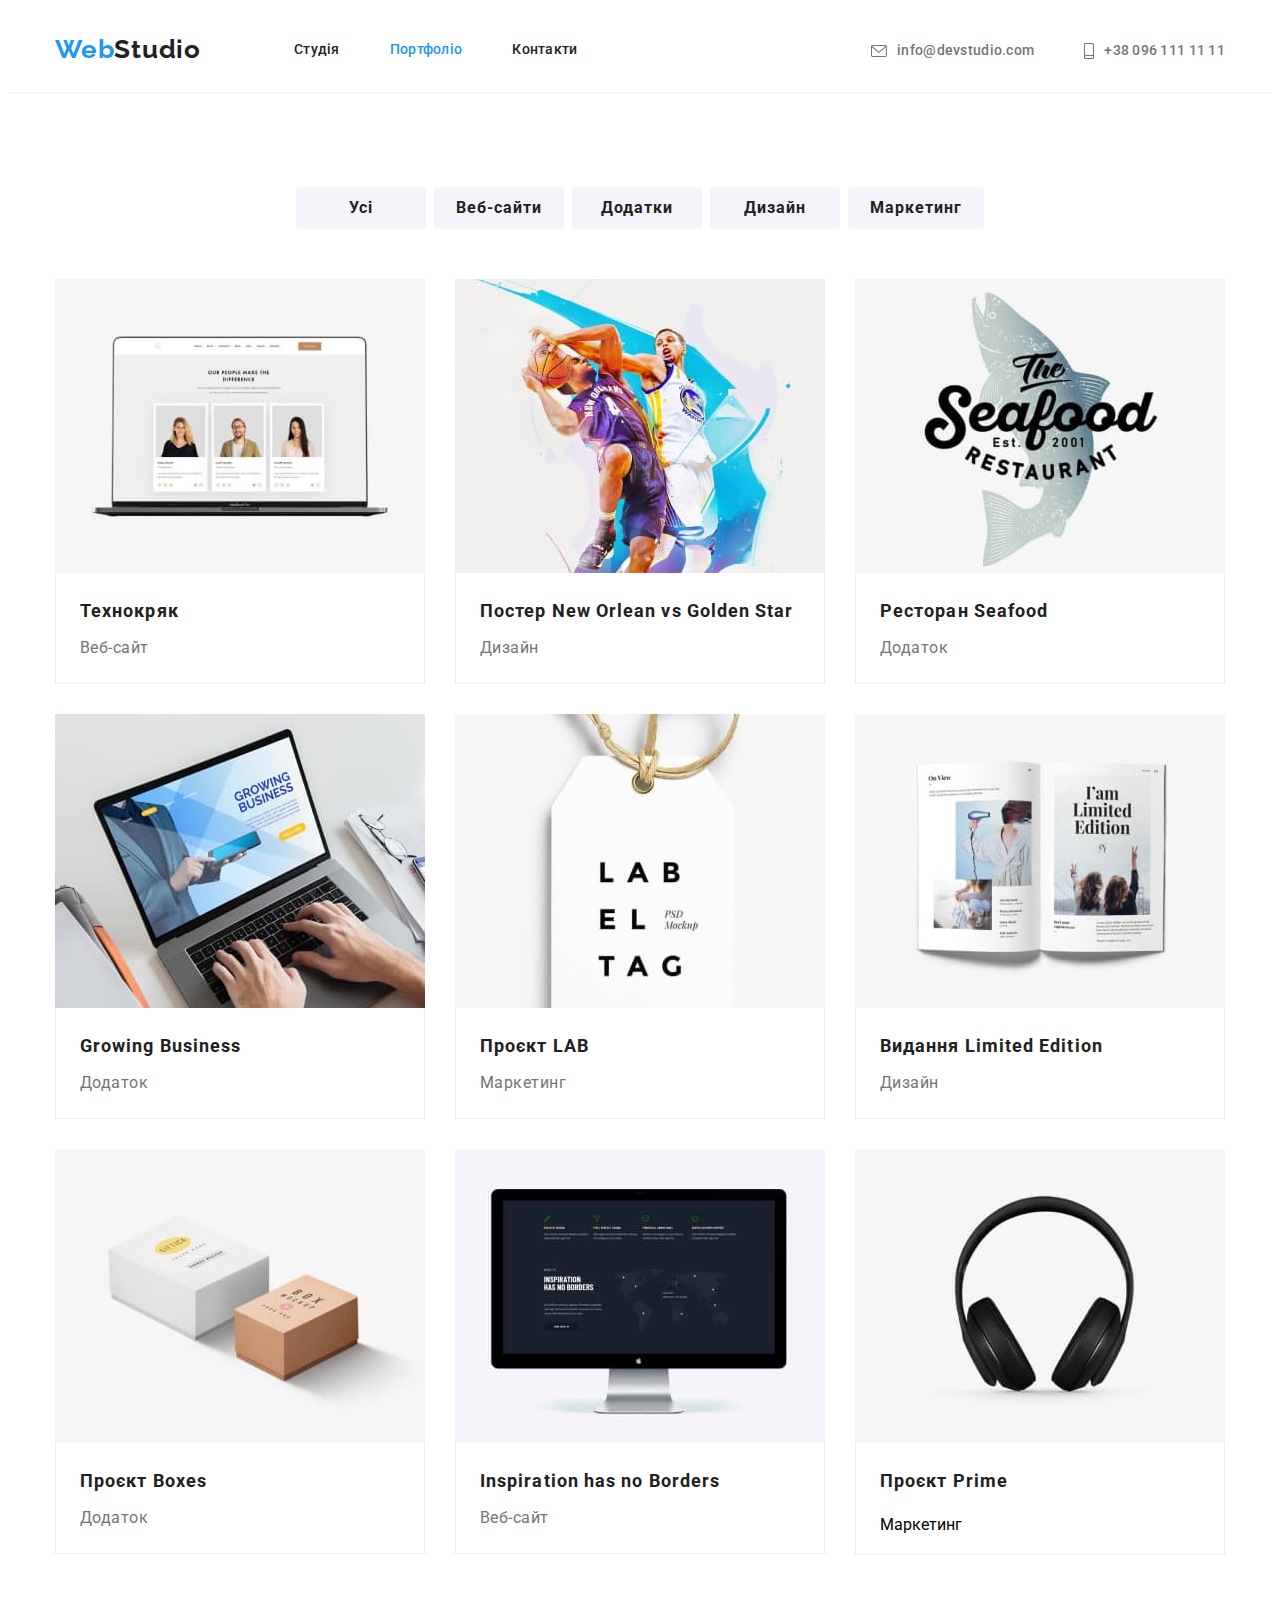
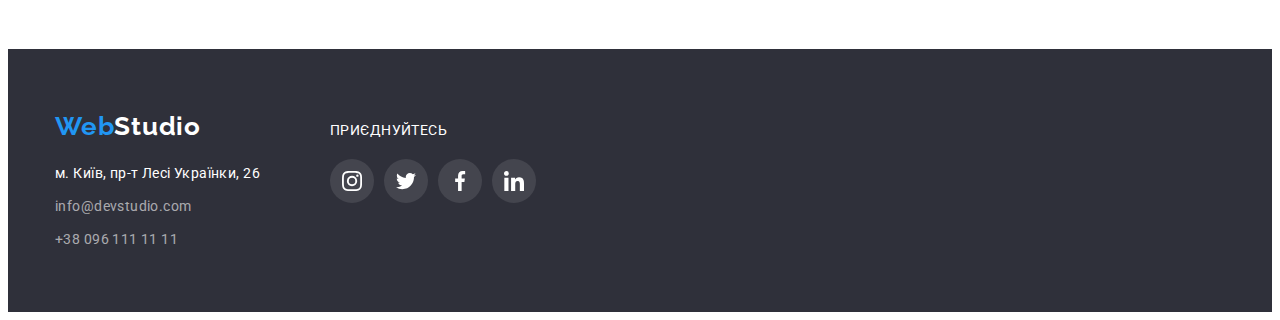
==== portfolio.html @ 7adfd36d "Initial commit" ====
<!DOCTYPE html>
<html lang="uk">
  <head>
    <meta charset="UTF-8" />
    <meta http-equiv="X-UA-Compatible" content="IE=edge" />
    <meta name="viewport" content="width=device-width, initial-scale=1.0" />
    <title>Студія вебдизайну</title>
    <link rel="preconnect" href="https://fonts.googleapis.com" />
    <link rel="preconnect" href="https://fonts.gstatic.com" crossorigin />
    <link
      href="https://fonts.googleapis.com/css2?family=Raleway:wght@700&family=Roboto:wght@400;500;700;900&display=swap"
      rel="stylesheet"
    />
    <link
      rel="stylesheet"
      href="https://cdnjs.cloudflare.com/ajax/libs/modern-normalize/1.1.0/modern-normalize.min.css"
      integrity="sha512-wpPYUAdjBVSE4KJnH1VR1HeZfpl1ub8YT/NKx4PuQ5NmX2tKuGu6U/JRp5y+Y8XG2tV+wKQpNHVUX03MfMFn9Q=="
      crossorigin="anonymous"
      referrerpolicy="no-referrer"
    />
    <link rel="stylesheet" href="./css/portfolio.css" />
  </head>
  <body class="body">
    <header class="header">
      <div class="container header-container">
        <nav class="main-nav">
          <a href="./index.html" class="logo link"
            >Web<span class="accent">Studio</span></a
          >
          <ul class="site-nav list">
            <li class="item"><a href="./index.html" class="link">Студія</a></li>
            <li class="item">
              <a href="./portfolio.html" class="link current">Портфоліо</a>
            </li>
            <li class="item"><a href="#" class="link">Контакти</a></li>
          </ul>
        </nav>
        <ul class="site-connect list">
          <li class="item">
            <a href="mailto:info@devstudio.com" class="link link">
              <svg class="mailto-icon" width="16" height="12">
                <use href="./images/icons/icons.svg#envelope"></use></svg
              >info@devstudio.com</a
            >
          </li>
          <li class="item">
            <a href="tel:+380961111111" class="link link">
              <svg class="tell-icon" width="10" height="16">
                <use href="./images/icons/icons.svg#smartphone"></use></svg
              >+38 096 111 11 11</a
            >
          </li>
        </ul>
      </div>
    </header>
    <main>
      <section class="section">
        <div class="container">
          <h1 class="visually-hidden">Наші роботи</h1>
          <ul class="button-list list">
            <li class="item">
              <button class="button" type="button">Усі</button>
            </li>
            <li class="item">
              <button class="button" type="button">Веб-сайти</button>
            </li>
            <li class="item">
              <button class="button" type="button">Додатки</button>
            </li>
            <li class="item">
              <button class="button" type="button">Дизайн</button>
            </li>
            <li class="item">
              <button class="button" type="button">Маркетинг</button>
            </li>
          </ul>
          <ul class="section-list list">
            <li class="flex-element">
              <img
                src="./images/pictures/img-01.jpg"
                alt="Технокряк"
                width="370"
                style="display: block"
              />
              <div class="description">
                <h2 class="section-title">Технокряк</h2>
                <p class="section-txt">Веб-сайт</p>
              </div>
            </li>
            <li class="flex-element">
              <img
                src="./images/pictures/img-02.jpg"
                alt="Постер New Orlean vs Golden Star"
                width="370"
                style="display: block"
              />
              <div class="description">
                <h2 class="section-title">Постер New Orlean vs Golden Star</h2>
                <p class="section-txt">Дизайн</p>
              </div>
            </li>
            <li class="flex-element">
              <img
                src="./images/pictures/img-03.jpg"
                alt="Ресторан Seafood"
                width="370"
                style="display: block"
              />
              <div class="description">
                <h2 class="section-title">Ресторан Seafood</h2>
                <p class="section-txt">Додаток</p>
              </div>
            </li>
            <li class="flex-element">
              <img
                src="./images/pictures/img-04.jpg"
                alt="Growing Business"
                width="370"
                style="display: block"
              />
              <div class="description">
                <h2 class="section-title">Growing Business</h2>
                <p class="section-txt">Додаток</p>
              </div>
            </li>
            <li class="flex-element">
              <img
                src="./images/pictures/img-05.jpg"
                alt="Проєкт LAB"
                width="370"
                style="display: block"
              />
              <div class="description">
                <h2 class="section-title">Проєкт LAB</h2>
                <p class="section-txt">Маркетинг</p>
              </div>
            </li>
            <li class="flex-element">
              <img
                src="./images/pictures/img-06.jpg"
                alt="Видання Limited Edition"
                width="370"
                style="display: block"
              />
              <div class="description">
                <h2 class="section-title">Видання Limited Edition</h2>
                <p class="section-txt">Дизайн</p>
              </div>
            </li>
            <li class="flex-element">
              <img
                src="./images/pictures/img-07.jpg"
                alt="Проєкт Boxes"
                width="370"
                style="display: block"
              />
              <div class="description">
                <h2 class="section-title">Проєкт Boxes</h2>
                <p class="section-txt">Додаток</p>
              </div>
            </li>
            <li class="flex-element">
              <img
                src="./images/pictures/img-08.jpg"
                alt="Inspiration has no Borders"
                width="370"
                style="display: block"
              />
              <div class="description">
                <h2 class="section-title">Inspiration has no Borders</h2>
                <p class="section-txt">Веб-сайт</p>
              </div>
            </li>
            <li class="flex-element">
              <img
                src="./images/pictures/img-09.jpg"
                alt="Проєкт Prime"
                width="370"
                style="display: block"
              />
              <div class="description">
                <h2 class="section-title">Проєкт Prime</h2>
                <p class="section-txt-end">Маркетинг</p>
              </div>
            </li>
          </ul>
        </div>
      </section>
    </main>
    <footer class="footer">
      <div class="container footer-wrap">
        <div class="logo-address">
          <a href="./index.html" class="logo link"
            >Web<span class="accent">Studio</span></a
          >
          <address class="address">
            <ul class="footer-list list">
              <li>
                <a
                  href="https://google/maps/j3Y2o7XWsb6GQjHb6"
                  class="map-link link"
                  >м. Київ, пр-т Лесі Українки, 26</a
                >
              </li>
              <li>
                <a href="mailto:info@devstudio.com" class="link link"
                  >info@devstudio.com</a
                >
              </li>
              <li>
                <a href="tel:+380961111111" class="link link"
                  >+38 096 111 11 11</a
                >
              </li>
            </ul>
          </address>
        </div>
        <div class="footer-link">
          <p>приєднуйтесь</p>
          <div class="footer-socialnet">
            <ul class="socialnet-list list">
              <li class="socialnet-item">
                <a href="" class="socialnet-link link">
                  <svg class="team-icon">
                    <use href="./images/icons/icons.svg#instagram"></use></svg
                ></a>
              </li>
              <li class="socialnet-item">
                <a href="" class="socialnet-link link"
                  ><svg class="team-icon">
                    <use href="./images/icons/icons.svg#twitter"></use></svg
                ></a>
              </li>
              <li class="socialnet-item">
                <a href="" class="socialnet-link link"
                  ><svg class="team-icon">
                    <use href="./images/icons/icons.svg#facebook"></use></svg
                ></a>
              </li>
              <li class="socialnet-item">
                <a href="" class="socialnet-link link"
                  ><svg class="team-icon">
                    <use href="./images/icons/icons.svg#linkedin"></use></svg
                ></a>
              </li>
            </ul>
          </div>
        </div>
      </div>
    </footer>
  </body>
</html>
---- css/portfolio.css ----
:root {
  --primary-text-color: #212121;
  --secondary-text-color: #757575;
  --accent-color: #2196f3;
  --white-color: #ffffff;
  --secondary-background-color: #f5f4fa;
  --primary-background-color: #2f303a;
  --current-color: #afb1b8;
  --socialnet-background-color: rgba(255, 255, 255, 0.1);
}

html {
  box-sizing: border-box;
}

*,
*::before,
*::after {
  box-sizing: inherit;
}

.body {
  font-family: "roboto", sans-serif;
}

.reset p,
h1,
h2,
h3,
h4,
h5,
h6 {
  margin: 0;
}

ul,
ol {
  margin: 0;
  padding-left: 0;
}

button {
  color: pointer;
}
address {
  font-style: normal;
}

.img {
  display: block;
  max-width: 100%;
  height: auto;
}

.container {
  padding: 0 15px;
  margin-left: auto;
  margin-right: auto;
  width: 1200px;
}

/* Header */

.header {
  border-bottom: 1px solid #ececec;
}

.header-container {
  display: flex;
}

.logo {
  font-family: "raleway", sans-serif;
  font-weight: 700;
  font-size: 26px;
  line-height: 1.19;
  letter-spacing: 0.03em;
  color: var(--accent-color);
}

.accent {
  color: var(--primary-text-color);
}

/* Site-nav */

.main-nav {
  display: flex;
  align-items: center;
}

.site-nav {
  display: flex;
  font-weight: 500;
  font-size: 14px;
  line-height: 1.4;
  letter-spacing: 0.02em;
  color: var(--primary-text-color);
}

.site-nav.list {
  margin-left: 93px;
  padding-left: 0;
}

.site-nav .item {
  margin-right: 50px;
}

.site-nav .item:last-child {
  margin-right: 0;
}

.site-nav .link {
  display: block;
  padding-top: 32px;
  padding-bottom: 32px;
  color: var(--primary-text-color);
}

.site-connect.list {
  display: flex;
  align-items: center;
  margin-left: auto;
}

.site-connect .item {
  margin-right: 50px;
}

.item .mailto-icon,
.item .tell-icon {
  vertical-align: middle;
  margin-right: 10px;
  fill: currentColor;
}

.mailto-icon:hover,
.mailto-icon:focus {
  fill: var(--accent-color);
}

.tell-icon:hover,
.tell-icon:focus {
  fill: var(--accent-color);
}

.item .mailto-icon,
.item .tell-icon {
  vertical-align: middle;
  margin-right: 10px;
}

.mailto-icon:hover,
.mailto-icon:focus {
  fill: var(--accent-color);
}

.tell-icon:hover,
.tell-icon:focus {
  fill: var(--accent-color);
}

.site-connect .item:last-child {
  margin-right: 0px;
}

.site-connect .link {
  font-weight: 500;
  font-size: 14px;
  line-height: 1.4;
  letter-spacing: 0.02em;
  color: var(--secondary-text-color);
}

.site-nav .link.current {
  color: var(--accent-color);
}

.site-nav .link:hover,
.site-nav .link:focus {
  color: var(--accent-color);
}

.site-connect .link:hover,
.site-connect .link:focus {
  color: var(--accent-color);
}

.header-link {
  line-height: 1.14;
}

.list {
  list-style: none;
}

.link {
  text-decoration: none;
}

/* Button */

.button-list {
  display: flex;
  justify-content: center;
  margin-bottom: 50px;
}

.button-list .item {
  margin-right: 8px;
}

.button-list .item:last-child {
  margin-right: 0;
}

.button {
  display: inline-block;
  min-width: 130px;
  padding: 6px 22px;
  margin-left: auto;
  margin-right: auto;
  font-family: "roboto", sans-serif;
  font-weight: 700;
  font-size: 16px;
  line-height: 1.88;
  letter-spacing: 0.06em;
  cursor: pointer;
  border-radius: 4px;
  border: none;
  color: var(--primary-text-color);
  background-color: var(--secondary-background-color);
}

.button:hover,
.button:focus {
  color: var(--white-color);
  background-color: var(--accent-color);
  box-shadow: 0px 3px 1px rgba(0, 0, 0, 0.1), 0px 1px 2px rgba(0, 0, 0, 0.08),
    0px 2px 2px rgba(0, 0, 0, 0.12);
}

.button-list.list {
  margin-top: 0;
}

/* Section */

.visually-hidden {
  position: absolute;
  white-space: nowrap;
  width: 1px;
  height: 1px;
  overflow: hidden;
  border: 0;
  padding: 0;
  clip: rect(0 0 0 0);
  clip-path: inset(50%);
  margin: -1px;
}

.section {
  padding-top: 94px;
  padding-bottom: 94px;
}

.section-list {
  display: flex;
  flex-wrap: wrap;
  gap: 30px;
}

.flex-element {
  width: calc((100% - 60px) / 3);
}

.flex-element:hover {
  box-shadow: 0px 1px 1px rgba(0, 0, 0, 0.12), 0px 4px 4px rgba(0, 0, 0, 0.06),
    1px 4px 6px rgba(0, 0, 0, 0.16);
}

.flex-element:nth-last-child(-n + 3) {
  margin-bottom: 0;
}

.flex-element:nth-child(3n) {
  margin-right: 0;
}
.section {
  margin-top: 0;
  margin-bottom: 0;
}

.description {
  width: 370px;
  padding: 20px 24px;
  border: 1px solid #eeeeee;
  border-top: none;
}

.section-title {
  margin-bottom: 4px;
  font-weight: 700;
  font-size: 18px;
  line-height: 2;
  letter-spacing: 0.06em;
  color: var(--primary-text-color);
}

.section-list .section-txt {
  margin: 0;
  font-weight: 400;
  font-size: 16px;
  line-height: 1.88;
  letter-spacing: 0.03em;
  color: var(--secondary-text-color);
}

.section-list.list {
  margin-bottom: 0px;
}

.section-txt-end {
  margin-bottom: 0;
}

/* Footer */

.footer .accent {
  color: var(--white-color);
}

.footer {
  display: flex;
  padding-top: 60px;
  padding-bottom: 60px;
  background-color: var(--primary-background-color);
}

.footer-wrap {
  display: flex;
  align-items: baseline;
}

.address {
  margin-top: 20px;
}

.footer-list.list {
  display: flex;
  flex-direction: column;
  gap: 9px;
}

.footer-list .link {
  margin-bottom: 9px;
  font-style: normal;
  font-weight: 400;
  font-size: 14px;
  line-height: 1.71;
  letter-spacing: 0.03em;
  color: rgba(255, 255, 255, 0.6);
}

.footer-list .map-link {
  color: var(--white-color);
}

.footer-list .link:hover,
.footer-list .link:focus {
  color: var(--accent-color);
}

.footer-link {
  display: block;
  margin-left: 70px;
  text-align: start;
  width: 206px;
  height: 80px;
  font-size: 14px;
  line-height: 1.14;
  letter-spacing: 0.03em;
  text-transform: uppercase;
  color: var(--white-color);
}

.footer-socialnet {
  display: flex;
  width: 206px;
  height: 44px;
  justify-content: space-evenly;
  margin-left: 0;
  margin-right: 0;
  margin-top: 20px;
}

.socialnet-list {
  display: flex;
  gap: 10px;
  justify-items: center;
}

.socialnet-item {
  width: 44px;
  height: 44px;
  border-radius: 50%;
  background-color: var(--socialnet-background-color);
}

.socialnet-link {
  width: 100%;
  height: 100%;
  display: flex;
  align-items: center;
  justify-content: center;
  border-radius: 50%;
}

.socialnet-link:hover,
.socialnet-link:focus {
  background-color: var(--accent-color);
}

.socialnet-link:hover .team-icon,
.socialnet-link:focus .team-icon {
  background-color: var(--accent-color);
  fill: var(--white-color);
}

.team-icon {
  width: 20px;
  height: 20px;
  fill: var(--white-color);
}
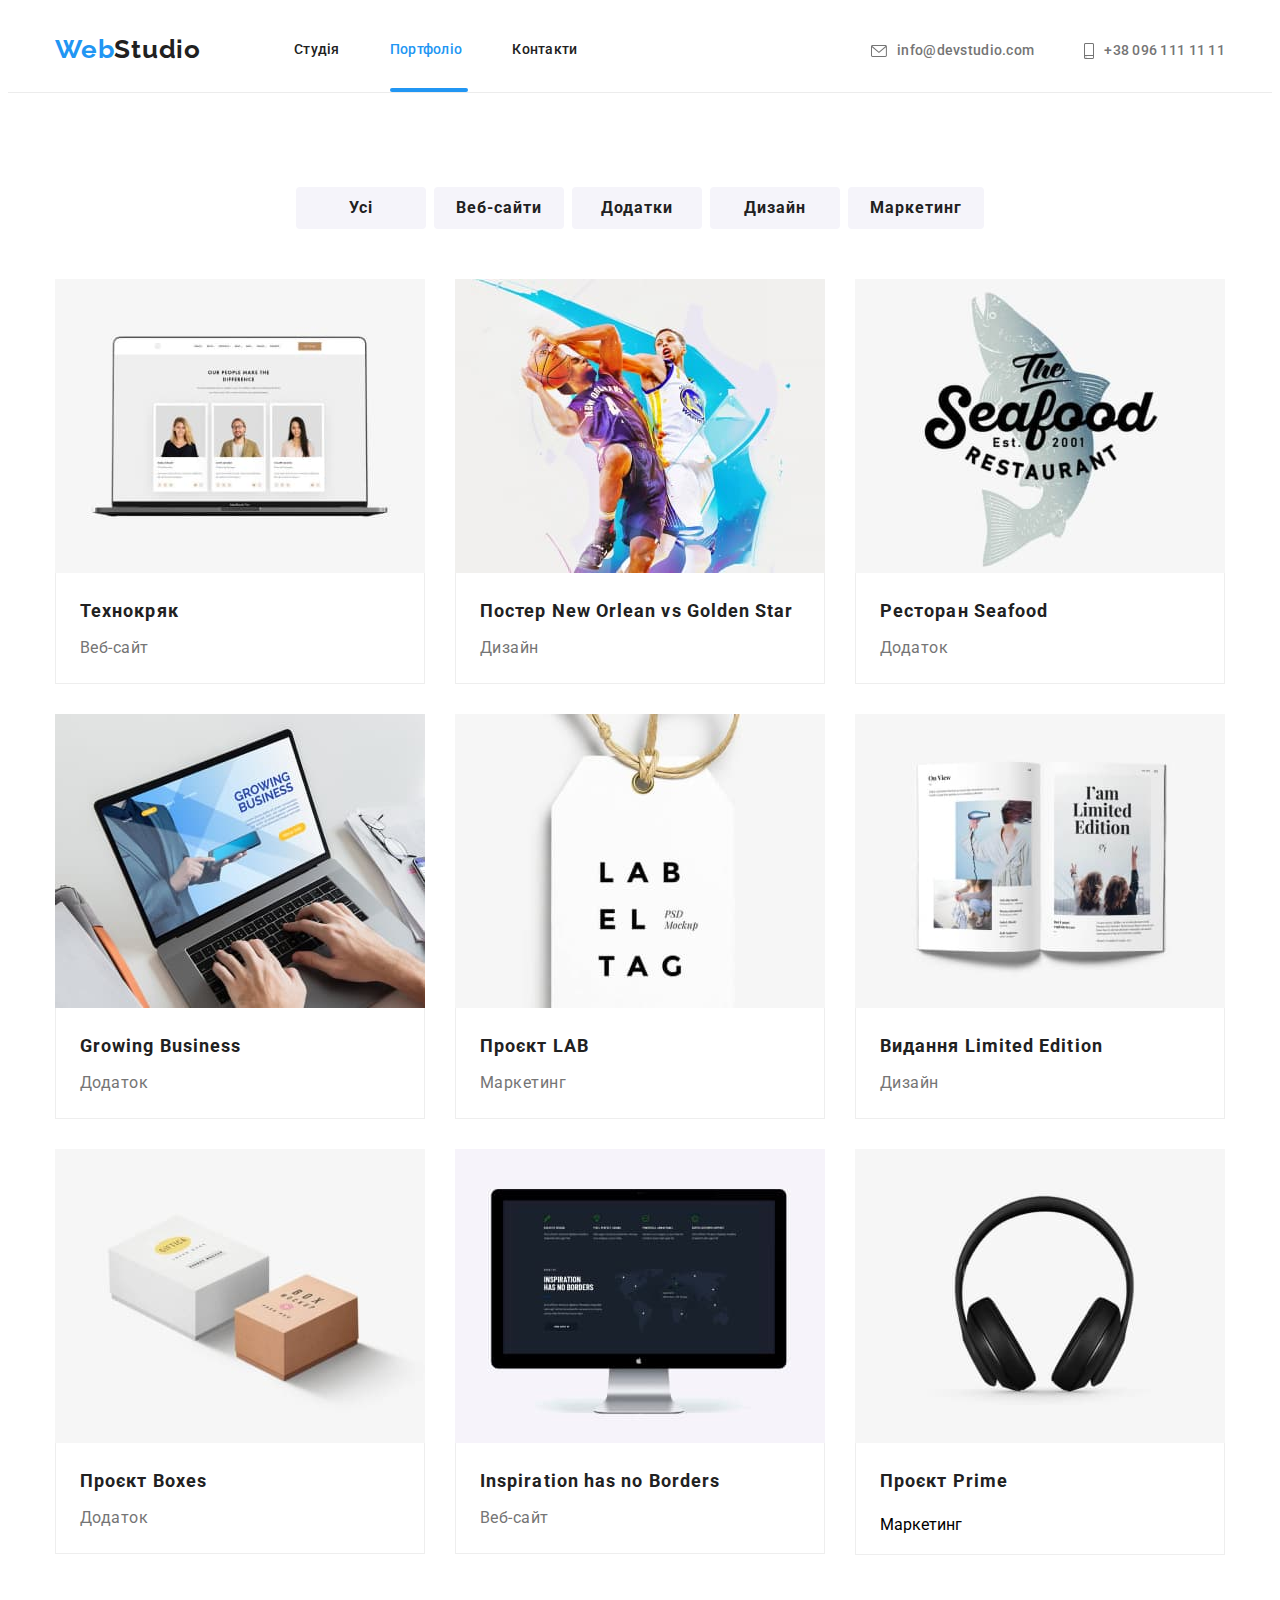
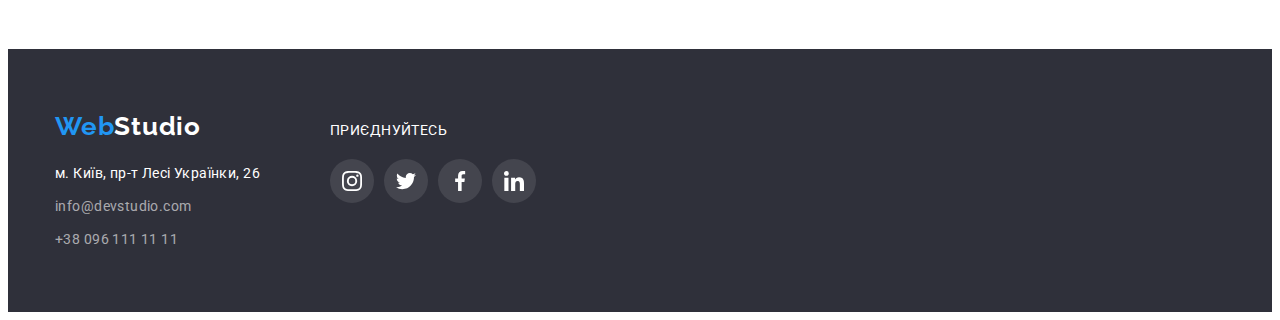
==== commit 6b1d1b57: "Додані зміни до п'ятого ДЗ" ====
--- a/portfolio.html
+++ b/portfolio.html
@@ -30,7 +30,9 @@
           <ul class="site-nav list">
             <li class="item"><a href="./index.html" class="link">Студія</a></li>
             <li class="item">
-              <a href="./portfolio.html" class="link current">Портфоліо</a>
+              <div class="link-current">
+                <a href="./portfolio.html" class="link current">Портфоліо</a>
+              </div>
             </li>
             <li class="item"><a href="#" class="link">Контакти</a></li>
           </ul>
--- a/css/portfolio.css
+++ b/css/portfolio.css
@@ -99,6 +99,7 @@
 }
 
 .site-nav.list {
+  position: relative;
   margin-left: 93px;
   padding-left: 0;
 }
@@ -117,6 +118,16 @@
   padding-bottom: 32px;
   color: var(--primary-text-color);
 }
+.link.current::after {
+  content: "";
+  position: absolute;
+  bottom: 0;
+  display: block;
+  width: 78px;
+  height: 4px;
+  border-radius: 2px;
+  background: var(--accent-color);
+}
 
 .site-connect.list {
   display: flex;
@@ -138,11 +149,15 @@
 .mailto-icon:hover,
 .mailto-icon:focus {
   fill: var(--accent-color);
+  transition-duration: 250ms;
+  transition-timing-function: cubic-bezier(0.4, 0, 0.2, 1);
 }
 
 .tell-icon:hover,
 .tell-icon:focus {
   fill: var(--accent-color);
+  transition-duration: 250ms;
+  transition-timing-function: cubic-bezier(0.4, 0, 0.2, 1);
 }
 
 .item .mailto-icon,
@@ -154,11 +169,15 @@
 .mailto-icon:hover,
 .mailto-icon:focus {
   fill: var(--accent-color);
+  transition-duration: 250ms;
+  transition-timing-function: cubic-bezier(0.4, 0, 0.2, 1);
 }
 
 .tell-icon:hover,
 .tell-icon:focus {
   fill: var(--accent-color);
+  transition-duration: 250ms;
+  transition-timing-function: cubic-bezier(0.4, 0, 0.2, 1);
 }
 
 .site-connect .item:last-child {
@@ -180,11 +199,15 @@
 .site-nav .link:hover,
 .site-nav .link:focus {
   color: var(--accent-color);
+  transition-duration: 250ms;
+  transition-timing-function: cubic-bezier(0.4, 0, 0.2, 1);
 }
 
 .site-connect .link:hover,
 .site-connect .link:focus {
   color: var(--accent-color);
+  transition-duration: 250ms;
+  transition-timing-function: cubic-bezier(0.4, 0, 0.2, 1);
 }
 
 .header-link {
@@ -239,6 +262,8 @@
   background-color: var(--accent-color);
   box-shadow: 0px 3px 1px rgba(0, 0, 0, 0.1), 0px 1px 2px rgba(0, 0, 0, 0.08),
     0px 2px 2px rgba(0, 0, 0, 0.12);
+  transition-duration: 250ms;
+  transition-timing-function: cubic-bezier(0.4, 0, 0.2, 1);
 }
 
 .button-list.list {
@@ -278,6 +303,8 @@
 .flex-element:hover {
   box-shadow: 0px 1px 1px rgba(0, 0, 0, 0.12), 0px 4px 4px rgba(0, 0, 0, 0.06),
     1px 4px 6px rgba(0, 0, 0, 0.16);
+  transition-duration: 250ms;
+  transition-timing-function: cubic-bezier(0.4, 0, 0.2, 1);
 }
 
 .flex-element:nth-last-child(-n + 3) {
@@ -370,6 +397,8 @@
 .footer-list .link:hover,
 .footer-list .link:focus {
   color: var(--accent-color);
+  transition-duration: 250ms;
+  transition-timing-function: cubic-bezier(0.4, 0, 0.2, 1);
 }
 
 .footer-link {
@@ -420,12 +449,16 @@
 .socialnet-link:hover,
 .socialnet-link:focus {
   background-color: var(--accent-color);
+  transition-duration: 250ms;
+  transition-timing-function: cubic-bezier(0.4, 0, 0.2, 1);
 }
 
 .socialnet-link:hover .team-icon,
 .socialnet-link:focus .team-icon {
   background-color: var(--accent-color);
   fill: var(--white-color);
+  transition-duration: 250ms;
+  transition-timing-function: cubic-bezier(0.4, 0, 0.2, 1);
 }
 
 .team-icon {
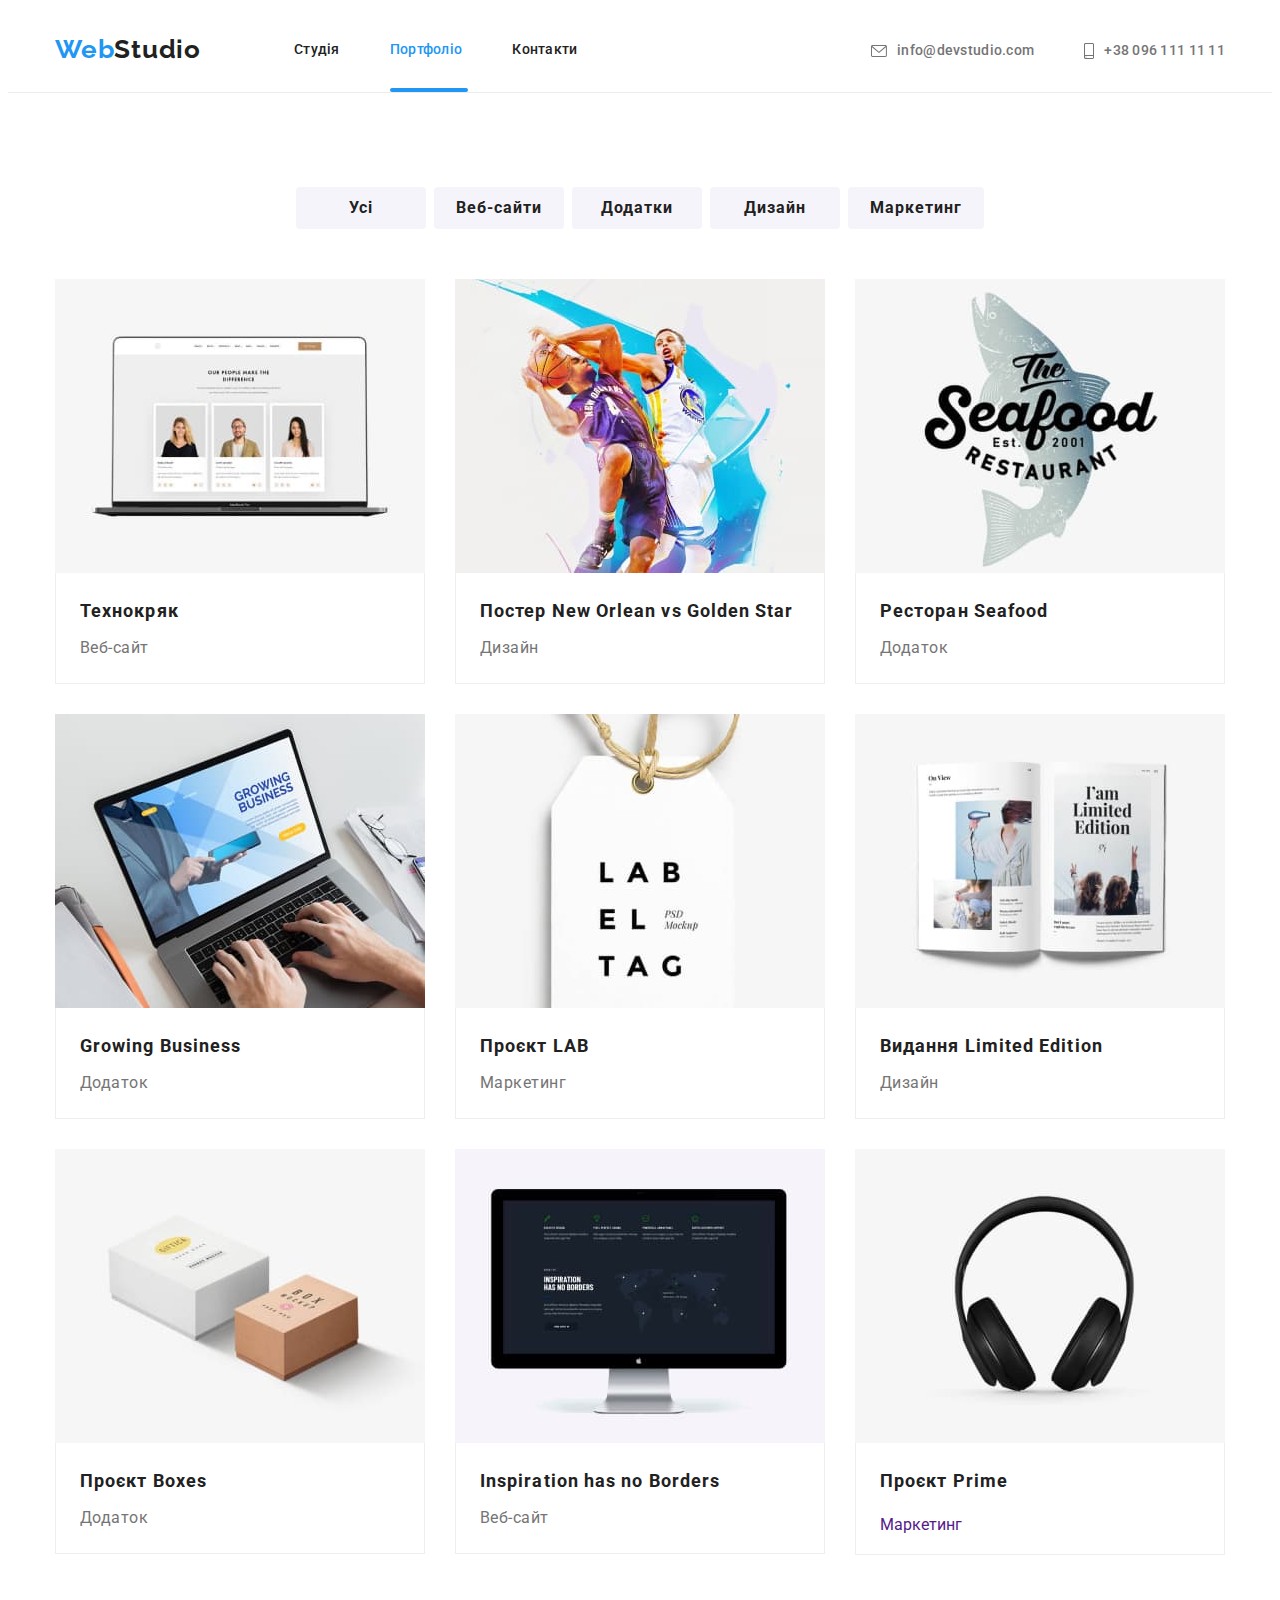
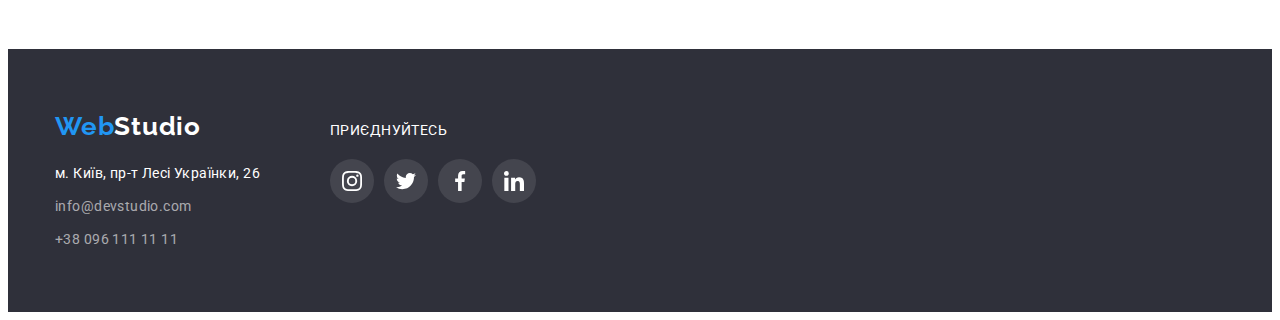
==== commit 7714cad4: "Додані зміни до п'ятого ДЗ" ====
--- a/portfolio.html
+++ b/portfolio.html
@@ -78,112 +78,240 @@
           </ul>
           <ul class="section-list list">
             <li class="flex-element">
-              <img
-                src="./images/pictures/img-01.jpg"
-                alt="Технокряк"
-                width="370"
-                style="display: block"
-              />
-              <div class="description">
-                <h2 class="section-title">Технокряк</h2>
-                <p class="section-txt">Веб-сайт</p>
-              </div>
-            </li>
-            <li class="flex-element">
-              <img
-                src="./images/pictures/img-02.jpg"
-                alt="Постер New Orlean vs Golden Star"
-                width="370"
-                style="display: block"
-              />
-              <div class="description">
-                <h2 class="section-title">Постер New Orlean vs Golden Star</h2>
-                <p class="section-txt">Дизайн</p>
-              </div>
-            </li>
-            <li class="flex-element">
-              <img
-                src="./images/pictures/img-03.jpg"
-                alt="Ресторан Seafood"
-                width="370"
-                style="display: block"
-              />
-              <div class="description">
-                <h2 class="section-title">Ресторан Seafood</h2>
-                <p class="section-txt">Додаток</p>
-              </div>
-            </li>
-            <li class="flex-element">
-              <img
-                src="./images/pictures/img-04.jpg"
-                alt="Growing Business"
-                width="370"
-                style="display: block"
-              />
-              <div class="description">
-                <h2 class="section-title">Growing Business</h2>
-                <p class="section-txt">Додаток</p>
-              </div>
-            </li>
-            <li class="flex-element">
-              <img
-                src="./images/pictures/img-05.jpg"
-                alt="Проєкт LAB"
-                width="370"
-                style="display: block"
-              />
-              <div class="description">
-                <h2 class="section-title">Проєкт LAB</h2>
-                <p class="section-txt">Маркетинг</p>
-              </div>
-            </li>
-            <li class="flex-element">
-              <img
-                src="./images/pictures/img-06.jpg"
-                alt="Видання Limited Edition"
-                width="370"
-                style="display: block"
-              />
-              <div class="description">
-                <h2 class="section-title">Видання Limited Edition</h2>
-                <p class="section-txt">Дизайн</p>
-              </div>
-            </li>
-            <li class="flex-element">
-              <img
-                src="./images/pictures/img-07.jpg"
-                alt="Проєкт Boxes"
-                width="370"
-                style="display: block"
-              />
-              <div class="description">
-                <h2 class="section-title">Проєкт Boxes</h2>
-                <p class="section-txt">Додаток</p>
-              </div>
-            </li>
-            <li class="flex-element">
-              <img
-                src="./images/pictures/img-08.jpg"
-                alt="Inspiration has no Borders"
-                width="370"
-                style="display: block"
-              />
-              <div class="description">
-                <h2 class="section-title">Inspiration has no Borders</h2>
-                <p class="section-txt">Веб-сайт</p>
-              </div>
-            </li>
-            <li class="flex-element">
-              <img
-                src="./images/pictures/img-09.jpg"
-                alt="Проєкт Prime"
-                width="370"
-                style="display: block"
-              />
-              <div class="description">
-                <h2 class="section-title">Проєкт Prime</h2>
-                <p class="section-txt-end">Маркетинг</p>
-              </div>
+              <a href="" class="link">
+                <div class="thumb">
+                  <div class="thumb-overlay">
+                    <div class="overlay-banner">
+                      <p class="overlay-text">
+                        Ресурс пропонує комплексні пропозиції з різним рівнем
+                        функціоналу та сервісів. Все це дозволить відвідувачу
+                        отримати вичерпні відомості про компанію чи приватну
+                        особу.
+                      </p>
+                    </div>
+                    <img
+                      src="./images/pictures/img-01.jpg"
+                      alt="Технокряк"
+                      width="370"
+                      style="display: block"
+                    />
+                  </div>
+                </div>
+                <div class="description">
+                  <h2 class="section-title">Технокряк</h2>
+                  <p class="section-txt">Веб-сайт</p>
+                </div>
+              </a>
+            </li>
+            <li class="flex-element">
+              <a href="" class="link">
+                <div class="thumb">
+                  <div class="thumb-overlay">
+                    <div class="overlay-banner">
+                      <p class="overlay-text">
+                        Ресурс пропонує комплексні пропозиції з різним рівнем
+                        функціоналу та сервісів. Все це дозволить відвідувачу
+                        отримати вичерпні відомості про компанію чи приватну
+                        особу.
+                      </p>
+                    </div>
+                    <img
+                      src="./images/pictures/img-02.jpg"
+                      alt="Постер New Orlean vs Golden Star"
+                      width="370"
+                      style="display: block"
+                    />
+                  </div>
+                </div>
+                <div class="description">
+                  <h2 class="section-title">
+                    Постер New Orlean vs Golden Star
+                  </h2>
+                  <p class="section-txt">Дизайн</p>
+                </div>
+              </a>
+            </li>
+            <li class="flex-element">
+              <a href="" class="link">
+                <div class="thumb">
+                  <div class="thumb-overlay">
+                    <div class="overlay-banner">
+                      <p class="overlay-text">
+                        Ресурс пропонує комплексні пропозиції з різним рівнем
+                        функціоналу та сервісів. Все це дозволить відвідувачу
+                        отримати вичерпні відомості про компанію чи приватну
+                        особу.
+                      </p>
+                    </div>
+                    <img
+                      src="./images/pictures/img-03.jpg"
+                      alt="Ресторан Seafood"
+                      width="370"
+                      style="display: block"
+                    />
+                  </div>
+                </div>
+                <div class="description">
+                  <h2 class="section-title">Ресторан Seafood</h2>
+                  <p class="section-txt">Додаток</p>
+                </div>
+              </a>
+            </li>
+            <li class="flex-element">
+              <a href="" class="link">
+                <div class="thumb">
+                  <div class="thumb-overlay">
+                    <div class="overlay-banner">
+                      <p class="overlay-text">
+                        Ресурс пропонує комплексні пропозиції з різним рівнем
+                        функціоналу та сервісів. Все це дозволить відвідувачу
+                        отримати вичерпні відомості про компанію чи приватну
+                        особу.
+                      </p>
+                    </div>
+                    <img
+                      src="./images/pictures/img-04.jpg"
+                      alt="Growing Business"
+                      width="370"
+                      style="display: block"
+                    />
+                  </div>
+                </div>
+                <div class="description">
+                  <h2 class="section-title">Growing Business</h2>
+                  <p class="section-txt">Додаток</p>
+                </div>
+              </a>
+            </li>
+            <li class="flex-element">
+              <a href="" class="link">
+                <div class="thumb">
+                  <div class="thumb-overlay">
+                    <div class="overlay-banner">
+                      <p class="overlay-text">
+                        Ресурс пропонує комплексні пропозиції з різним рівнем
+                        функціоналу та сервісів. Все це дозволить відвідувачу
+                        отримати вичерпні відомості про компанію чи приватну
+                        особу.
+                      </p>
+                    </div>
+                    <img
+                      src="./images/pictures/img-05.jpg"
+                      alt="Проєкт LAB"
+                      width="370"
+                      style="display: block"
+                    />
+                  </div>
+                </div>
+                <div class="description">
+                  <h2 class="section-title">Проєкт LAB</h2>
+                  <p class="section-txt">Маркетинг</p>
+                </div>
+              </a>
+            </li>
+            <li class="flex-element">
+              <a href="" class="link">
+                <div class="thumb">
+                  <div class="thumb-overlay">
+                    <div class="overlay-banner">
+                      <p class="overlay-text">
+                        Ресурс пропонує комплексні пропозиції з різним рівнем
+                        функціоналу та сервісів. Все це дозволить відвідувачу
+                        отримати вичерпні відомості про компанію чи приватну
+                        особу.
+                      </p>
+                    </div>
+                    <img
+                      src="./images/pictures/img-06.jpg"
+                      alt="Видання Limited Edition"
+                      width="370"
+                      style="display: block"
+                    />
+                  </div>
+                </div>
+                <div class="description">
+                  <h2 class="section-title">Видання Limited Edition</h2>
+                  <p class="section-txt">Дизайн</p>
+                </div>
+              </a>
+            </li>
+            <li class="flex-element">
+              <a href="" class="link">
+                <div class="thumb">
+                  <div class="thumb-overlay">
+                    <div class="overlay-banner">
+                      <p class="overlay-text">
+                        Ресурс пропонує комплексні пропозиції з різним рівнем
+                        функціоналу та сервісів. Все це дозволить відвідувачу
+                        отримати вичерпні відомості про компанію чи приватну
+                        особу.
+                      </p>
+                    </div>
+                    <img
+                      src="./images/pictures/img-07.jpg"
+                      alt="Проєкт Boxes"
+                      width="370"
+                      style="display: block"
+                    />
+                  </div>
+                </div>
+                <div class="description">
+                  <h2 class="section-title">Проєкт Boxes</h2>
+                  <p class="section-txt">Додаток</p>
+                </div>
+              </a>
+            </li>
+            <li class="flex-element">
+              <a href="" class="link">
+                <div class="thumb">
+                  <div class="thumb-overlay">
+                    <div class="overlay-banner">
+                      <p class="overlay-text">
+                        Ресурс пропонує комплексні пропозиції з різним рівнем
+                        функціоналу та сервісів. Все це дозволить відвідувачу
+                        отримати вичерпні відомості про компанію чи приватну
+                        особу.
+                      </p>
+                    </div>
+                    <img
+                      src="./images/pictures/img-08.jpg"
+                      alt="Inspiration has no Borders"
+                      width="370"
+                      style="display: block"
+                    />
+                  </div>
+                </div>
+                <div class="description">
+                  <h2 class="section-title">Inspiration has no Borders</h2>
+                  <p class="section-txt">Веб-сайт</p>
+                </div>
+              </a>
+            </li>
+            <li class="flex-element">
+              <a href="" class="link">
+                <div class="thumb">
+                  <div class="thumb-overlay">
+                    <div class="overlay-banner">
+                      <p class="overlay-text">
+                        Ресурс пропонує комплексні пропозиції з різним рівнем
+                        функціоналу та сервісів. Все це дозволить відвідувачу
+                        отримати вичерпні відомості про компанію чи приватну
+                        особу.
+                      </p>
+                    </div>
+                    <img
+                      src="./images/pictures/img-09.jpg"
+                      alt="Проєкт Prime"
+                      width="370"
+                      style="display: block"
+                    />
+                  </div>
+                </div>
+                <div class="description">
+                  <h2 class="section-title">Проєкт Prime</h2>
+                  <p class="section-txt-end">Маркетинг</p>
+                </div>
+              </a>
             </li>
           </ul>
         </div>
--- a/css/portfolio.css
+++ b/css/portfolio.css
@@ -69,6 +69,18 @@
   display: flex;
 }
 
+.header-link {
+  line-height: 1.14;
+}
+
+.list {
+  list-style: none;
+}
+
+.link {
+  text-decoration: none;
+}
+
 .logo {
   font-family: "raleway", sans-serif;
   font-weight: 700;
@@ -117,7 +129,11 @@
   padding-top: 32px;
   padding-bottom: 32px;
   color: var(--primary-text-color);
-}
+  transition-property: color;
+  transition-duration: 250ms;
+  transition-timing-function: cubic-bezier(0.4, 0, 0.2, 1);
+}
+
 .link.current::after {
   content: "";
   position: absolute;
@@ -139,47 +155,6 @@
   margin-right: 50px;
 }
 
-.item .mailto-icon,
-.item .tell-icon {
-  vertical-align: middle;
-  margin-right: 10px;
-  fill: currentColor;
-}
-
-.mailto-icon:hover,
-.mailto-icon:focus {
-  fill: var(--accent-color);
-  transition-duration: 250ms;
-  transition-timing-function: cubic-bezier(0.4, 0, 0.2, 1);
-}
-
-.tell-icon:hover,
-.tell-icon:focus {
-  fill: var(--accent-color);
-  transition-duration: 250ms;
-  transition-timing-function: cubic-bezier(0.4, 0, 0.2, 1);
-}
-
-.item .mailto-icon,
-.item .tell-icon {
-  vertical-align: middle;
-  margin-right: 10px;
-}
-
-.mailto-icon:hover,
-.mailto-icon:focus {
-  fill: var(--accent-color);
-  transition-duration: 250ms;
-  transition-timing-function: cubic-bezier(0.4, 0, 0.2, 1);
-}
-
-.tell-icon:hover,
-.tell-icon:focus {
-  fill: var(--accent-color);
-  transition-duration: 250ms;
-  transition-timing-function: cubic-bezier(0.4, 0, 0.2, 1);
-}
-
 .site-connect .item:last-child {
   margin-right: 0px;
 }
@@ -190,6 +165,9 @@
   line-height: 1.4;
   letter-spacing: 0.02em;
   color: var(--secondary-text-color);
+  transition-property: color;
+  transition-duration: 250ms;
+  transition-timing-function: cubic-bezier(0.4, 0, 0.2, 1);
 }
 
 .site-nav .link.current {
@@ -199,27 +177,31 @@
 .site-nav .link:hover,
 .site-nav .link:focus {
   color: var(--accent-color);
-  transition-duration: 250ms;
-  transition-timing-function: cubic-bezier(0.4, 0, 0.2, 1);
 }
 
 .site-connect .link:hover,
 .site-connect .link:focus {
   color: var(--accent-color);
-  transition-duration: 250ms;
-  transition-timing-function: cubic-bezier(0.4, 0, 0.2, 1);
-}
-
-.header-link {
-  line-height: 1.14;
-}
-
-.list {
-  list-style: none;
-}
-
-.link {
-  text-decoration: none;
+}
+
+.item .mailto-icon,
+.item .tell-icon {
+  vertical-align: middle;
+  margin-right: 10px;
+  fill: currentColor;
+  transition-property: fill;
+  transition-duration: 250ms;
+  transition-timing-function: cubic-bezier(0.4, 0, 0.2, 1);
+}
+
+.mailto-icon:hover,
+.mailto-icon:focus {
+  fill: var(--accent-color);
+}
+
+.tell-icon:hover,
+.tell-icon:focus {
+  fill: var(--accent-color);
 }
 
 /* Button */
@@ -254,6 +236,9 @@
   border: none;
   color: var(--primary-text-color);
   background-color: var(--secondary-background-color);
+  transition-property: color, background-color, box-shadow;
+  transition-duration: 250ms;
+  transition-timing-function: cubic-bezier(0.4, 0, 0.2, 1);
 }
 
 .button:hover,
@@ -262,8 +247,6 @@
   background-color: var(--accent-color);
   box-shadow: 0px 3px 1px rgba(0, 0, 0, 0.1), 0px 1px 2px rgba(0, 0, 0, 0.08),
     0px 2px 2px rgba(0, 0, 0, 0.12);
-  transition-duration: 250ms;
-  transition-timing-function: cubic-bezier(0.4, 0, 0.2, 1);
 }
 
 .button-list.list {
@@ -296,15 +279,65 @@
   gap: 30px;
 }
 
+.thumb {
+  position: relative;
+  width: 370px;
+  height: 294px;
+  overflow: hidden;
+}
+
+.thumb-overlay:hover::before {
+  opacity: 1;
+  transform: translateY(0);
+}
+
+.thumb-overlay:hover .overlay-banner {
+  opacity: 1;
+}
+
+.thumb-overlay::before {
+  content: "";
+  position: absolute;
+  top: 0;
+  left: 0;
+  width: 100%;
+  height: 100%;
+  background-color: rgba(33, 150, 243, 0.9);
+  opacity: 0;
+  transform: translateY(100%);
+  transition-property: opacity;
+}
+
+.overlay-banner {
+  position: absolute;
+  width: 322px;
+  height: 168px;
+  margin: 0 auto;
+  top: 50%;
+  left: 50%;
+  transform: translate(-50%, -50%);
+  opacity: 0;
+}
+
+.overlay-text {
+  margin: 0 auto;
+  font-size: 18px;
+  line-height: 1.6;
+  letter-spacing: 0.03em;
+  color: var(--white-color);
+}
+
 .flex-element {
   width: calc((100% - 60px) / 3);
-}
-
-.flex-element:hover {
+  transition-property: box-shadow;
+  transition-duration: 250ms;
+  transition-timing-function: cubic-bezier(0.4, 0, 0.2, 1);
+}
+
+.flex-element:hover,
+.flex-element:focus {
   box-shadow: 0px 1px 1px rgba(0, 0, 0, 0.12), 0px 4px 4px rgba(0, 0, 0, 0.06),
     1px 4px 6px rgba(0, 0, 0, 0.16);
-  transition-duration: 250ms;
-  transition-timing-function: cubic-bezier(0.4, 0, 0.2, 1);
 }
 
 .flex-element:nth-last-child(-n + 3) {
@@ -314,6 +347,7 @@
 .flex-element:nth-child(3n) {
   margin-right: 0;
 }
+
 .section {
   margin-top: 0;
   margin-bottom: 0;
@@ -388,6 +422,9 @@
   line-height: 1.71;
   letter-spacing: 0.03em;
   color: rgba(255, 255, 255, 0.6);
+  transition-property: color;
+  transition-duration: 250ms;
+  transition-timing-function: cubic-bezier(0.4, 0, 0.2, 1);
 }
 
 .footer-list .map-link {
@@ -397,8 +434,6 @@
 .footer-list .link:hover,
 .footer-list .link:focus {
   color: var(--accent-color);
-  transition-duration: 250ms;
-  transition-timing-function: cubic-bezier(0.4, 0, 0.2, 1);
 }
 
 .footer-link {
@@ -444,25 +479,27 @@
   align-items: center;
   justify-content: center;
   border-radius: 50%;
+  transition-property: background-color;
+  transition-duration: 250ms;
+  transition-timing-function: cubic-bezier(0.4, 0, 0.2, 1);
 }
 
 .socialnet-link:hover,
 .socialnet-link:focus {
   background-color: var(--accent-color);
-  transition-duration: 250ms;
-  transition-timing-function: cubic-bezier(0.4, 0, 0.2, 1);
 }
 
 .socialnet-link:hover .team-icon,
 .socialnet-link:focus .team-icon {
   background-color: var(--accent-color);
   fill: var(--white-color);
-  transition-duration: 250ms;
-  transition-timing-function: cubic-bezier(0.4, 0, 0.2, 1);
 }
 
 .team-icon {
   width: 20px;
   height: 20px;
   fill: var(--white-color);
-}
+  transition-property: fill, background-color;
+  transition-duration: 250ms;
+  transition-timing-function: cubic-bezier(0.4, 0, 0.2, 1);
+}
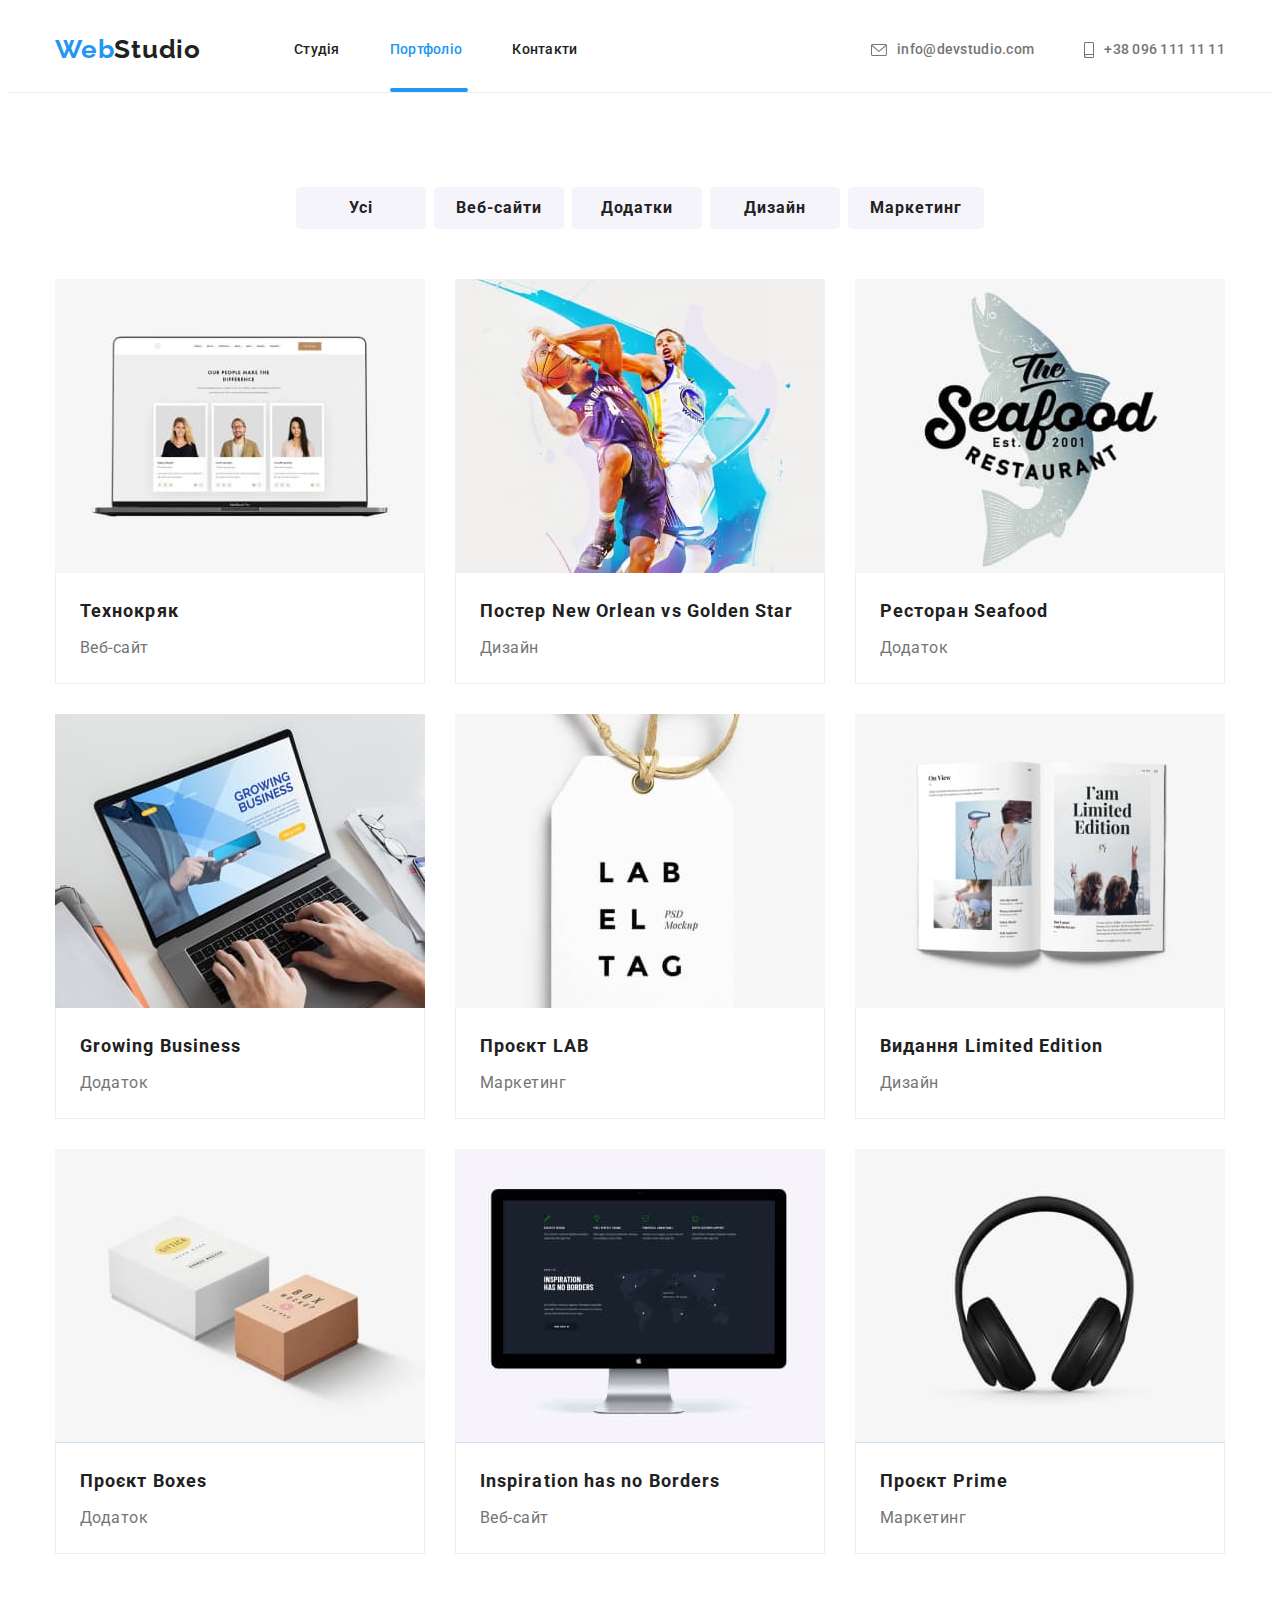
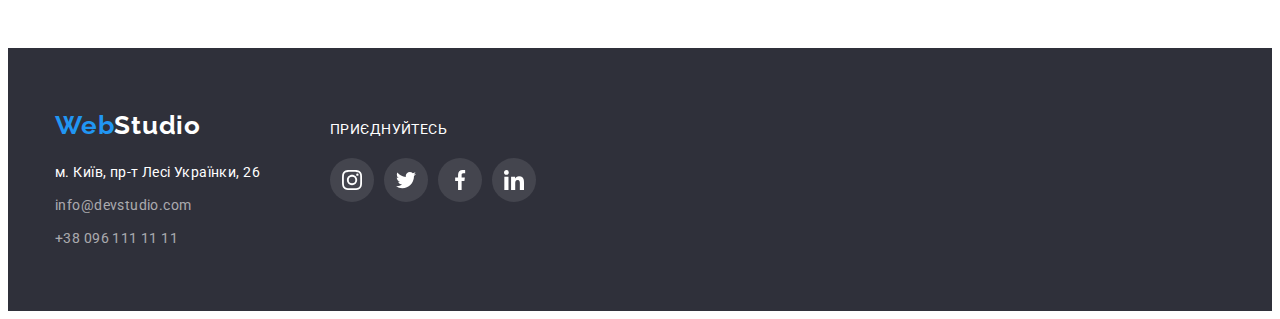
==== commit 66c8c18a: "Додані зміни до п'ятого ДЗ" ====
--- a/portfolio.html
+++ b/portfolio.html
@@ -80,22 +80,17 @@
             <li class="flex-element">
               <a href="" class="link">
                 <div class="thumb">
-                  <div class="thumb-overlay">
-                    <div class="overlay-banner">
-                      <p class="overlay-text">
-                        Ресурс пропонує комплексні пропозиції з різним рівнем
-                        функціоналу та сервісів. Все це дозволить відвідувачу
-                        отримати вичерпні відомості про компанію чи приватну
-                        особу.
-                      </p>
-                    </div>
-                    <img
-                      src="./images/pictures/img-01.jpg"
-                      alt="Технокряк"
-                      width="370"
-                      style="display: block"
-                    />
-                  </div>
+                  <img
+                    src="./images/pictures/img-01.jpg"
+                    alt="Технокряк"
+                    width="370"
+                    style="display: block"
+                  />
+                  <p class="overlay-text">
+                    Ресурс пропонує комплексні пропозиції з різним рівнем
+                    функціоналу та сервісів. Все це дозволить відвідувачу
+                    отримати вичерпні відомості про компанію чи приватну особу.
+                  </p>
                 </div>
                 <div class="description">
                   <h2 class="section-title">Технокряк</h2>
@@ -106,22 +101,17 @@
             <li class="flex-element">
               <a href="" class="link">
                 <div class="thumb">
-                  <div class="thumb-overlay">
-                    <div class="overlay-banner">
-                      <p class="overlay-text">
-                        Ресурс пропонує комплексні пропозиції з різним рівнем
-                        функціоналу та сервісів. Все це дозволить відвідувачу
-                        отримати вичерпні відомості про компанію чи приватну
-                        особу.
-                      </p>
-                    </div>
-                    <img
-                      src="./images/pictures/img-02.jpg"
-                      alt="Постер New Orlean vs Golden Star"
-                      width="370"
-                      style="display: block"
-                    />
-                  </div>
+                  <p class="overlay-text">
+                    Ресурс пропонує комплексні пропозиції з різним рівнем
+                    функціоналу та сервісів. Все це дозволить відвідувачу
+                    отримати вичерпні відомості про компанію чи приватну особу.
+                  </p>
+                  <img
+                    src="./images/pictures/img-02.jpg"
+                    alt="Постер New Orlean vs Golden Star"
+                    width="370"
+                    style="display: block"
+                  />
                 </div>
                 <div class="description">
                   <h2 class="section-title">
@@ -134,22 +124,17 @@
             <li class="flex-element">
               <a href="" class="link">
                 <div class="thumb">
-                  <div class="thumb-overlay">
-                    <div class="overlay-banner">
-                      <p class="overlay-text">
-                        Ресурс пропонує комплексні пропозиції з різним рівнем
-                        функціоналу та сервісів. Все це дозволить відвідувачу
-                        отримати вичерпні відомості про компанію чи приватну
-                        особу.
-                      </p>
-                    </div>
-                    <img
-                      src="./images/pictures/img-03.jpg"
-                      alt="Ресторан Seafood"
-                      width="370"
-                      style="display: block"
-                    />
-                  </div>
+                  <p class="overlay-text">
+                    Ресурс пропонує комплексні пропозиції з різним рівнем
+                    функціоналу та сервісів. Все це дозволить відвідувачу
+                    отримати вичерпні відомості про компанію чи приватну особу.
+                  </p>
+                  <img
+                    src="./images/pictures/img-03.jpg"
+                    alt="Ресторан Seafood"
+                    width="370"
+                    style="display: block"
+                  />
                 </div>
                 <div class="description">
                   <h2 class="section-title">Ресторан Seafood</h2>
@@ -160,22 +145,17 @@
             <li class="flex-element">
               <a href="" class="link">
                 <div class="thumb">
-                  <div class="thumb-overlay">
-                    <div class="overlay-banner">
-                      <p class="overlay-text">
-                        Ресурс пропонує комплексні пропозиції з різним рівнем
-                        функціоналу та сервісів. Все це дозволить відвідувачу
-                        отримати вичерпні відомості про компанію чи приватну
-                        особу.
-                      </p>
-                    </div>
-                    <img
-                      src="./images/pictures/img-04.jpg"
-                      alt="Growing Business"
-                      width="370"
-                      style="display: block"
-                    />
-                  </div>
+                  <p class="overlay-text">
+                    Ресурс пропонує комплексні пропозиції з різним рівнем
+                    функціоналу та сервісів. Все це дозволить відвідувачу
+                    отримати вичерпні відомості про компанію чи приватну особу.
+                  </p>
+                  <img
+                    src="./images/pictures/img-04.jpg"
+                    alt="Growing Business"
+                    width="370"
+                    style="display: block"
+                  />
                 </div>
                 <div class="description">
                   <h2 class="section-title">Growing Business</h2>
@@ -186,22 +166,17 @@
             <li class="flex-element">
               <a href="" class="link">
                 <div class="thumb">
-                  <div class="thumb-overlay">
-                    <div class="overlay-banner">
-                      <p class="overlay-text">
-                        Ресурс пропонує комплексні пропозиції з різним рівнем
-                        функціоналу та сервісів. Все це дозволить відвідувачу
-                        отримати вичерпні відомості про компанію чи приватну
-                        особу.
-                      </p>
-                    </div>
-                    <img
-                      src="./images/pictures/img-05.jpg"
-                      alt="Проєкт LAB"
-                      width="370"
-                      style="display: block"
-                    />
-                  </div>
+                  <p class="overlay-text">
+                    Ресурс пропонує комплексні пропозиції з різним рівнем
+                    функціоналу та сервісів. Все це дозволить відвідувачу
+                    отримати вичерпні відомості про компанію чи приватну особу.
+                  </p>
+                  <img
+                    src="./images/pictures/img-05.jpg"
+                    alt="Проєкт LAB"
+                    width="370"
+                    style="display: block"
+                  />
                 </div>
                 <div class="description">
                   <h2 class="section-title">Проєкт LAB</h2>
@@ -212,22 +187,17 @@
             <li class="flex-element">
               <a href="" class="link">
                 <div class="thumb">
-                  <div class="thumb-overlay">
-                    <div class="overlay-banner">
-                      <p class="overlay-text">
-                        Ресурс пропонує комплексні пропозиції з різним рівнем
-                        функціоналу та сервісів. Все це дозволить відвідувачу
-                        отримати вичерпні відомості про компанію чи приватну
-                        особу.
-                      </p>
-                    </div>
-                    <img
-                      src="./images/pictures/img-06.jpg"
-                      alt="Видання Limited Edition"
-                      width="370"
-                      style="display: block"
-                    />
-                  </div>
+                  <p class="overlay-text">
+                    Ресурс пропонує комплексні пропозиції з різним рівнем
+                    функціоналу та сервісів. Все це дозволить відвідувачу
+                    отримати вичерпні відомості про компанію чи приватну особу.
+                  </p>
+                  <img
+                    src="./images/pictures/img-06.jpg"
+                    alt="Видання Limited Edition"
+                    width="370"
+                    style="display: block"
+                  />
                 </div>
                 <div class="description">
                   <h2 class="section-title">Видання Limited Edition</h2>
@@ -238,22 +208,17 @@
             <li class="flex-element">
               <a href="" class="link">
                 <div class="thumb">
-                  <div class="thumb-overlay">
-                    <div class="overlay-banner">
-                      <p class="overlay-text">
-                        Ресурс пропонує комплексні пропозиції з різним рівнем
-                        функціоналу та сервісів. Все це дозволить відвідувачу
-                        отримати вичерпні відомості про компанію чи приватну
-                        особу.
-                      </p>
-                    </div>
-                    <img
-                      src="./images/pictures/img-07.jpg"
-                      alt="Проєкт Boxes"
-                      width="370"
-                      style="display: block"
-                    />
-                  </div>
+                  <p class="overlay-text">
+                    Ресурс пропонує комплексні пропозиції з різним рівнем
+                    функціоналу та сервісів. Все це дозволить відвідувачу
+                    отримати вичерпні відомості про компанію чи приватну особу.
+                  </p>
+                  <img
+                    src="./images/pictures/img-07.jpg"
+                    alt="Проєкт Boxes"
+                    width="370"
+                    style="display: block"
+                  />
                 </div>
                 <div class="description">
                   <h2 class="section-title">Проєкт Boxes</h2>
@@ -264,22 +229,17 @@
             <li class="flex-element">
               <a href="" class="link">
                 <div class="thumb">
-                  <div class="thumb-overlay">
-                    <div class="overlay-banner">
-                      <p class="overlay-text">
-                        Ресурс пропонує комплексні пропозиції з різним рівнем
-                        функціоналу та сервісів. Все це дозволить відвідувачу
-                        отримати вичерпні відомості про компанію чи приватну
-                        особу.
-                      </p>
-                    </div>
-                    <img
-                      src="./images/pictures/img-08.jpg"
-                      alt="Inspiration has no Borders"
-                      width="370"
-                      style="display: block"
-                    />
-                  </div>
+                  <p class="overlay-text">
+                    Ресурс пропонує комплексні пропозиції з різним рівнем
+                    функціоналу та сервісів. Все це дозволить відвідувачу
+                    отримати вичерпні відомості про компанію чи приватну особу.
+                  </p>
+                  <img
+                    src="./images/pictures/img-08.jpg"
+                    alt="Inspiration has no Borders"
+                    width="370"
+                    style="display: block"
+                  />
                 </div>
                 <div class="description">
                   <h2 class="section-title">Inspiration has no Borders</h2>
@@ -290,26 +250,21 @@
             <li class="flex-element">
               <a href="" class="link">
                 <div class="thumb">
-                  <div class="thumb-overlay">
-                    <div class="overlay-banner">
-                      <p class="overlay-text">
-                        Ресурс пропонує комплексні пропозиції з різним рівнем
-                        функціоналу та сервісів. Все це дозволить відвідувачу
-                        отримати вичерпні відомості про компанію чи приватну
-                        особу.
-                      </p>
-                    </div>
-                    <img
-                      src="./images/pictures/img-09.jpg"
-                      alt="Проєкт Prime"
-                      width="370"
-                      style="display: block"
-                    />
-                  </div>
+                  <p class="overlay-text">
+                    Ресурс пропонує комплексні пропозиції з різним рівнем
+                    функціоналу та сервісів. Все це дозволить відвідувачу
+                    отримати вичерпні відомості про компанію чи приватну особу.
+                  </p>
+                  <img
+                    src="./images/pictures/img-09.jpg"
+                    alt="Проєкт Prime"
+                    width="370"
+                    style="display: block"
+                  />
                 </div>
                 <div class="description">
                   <h2 class="section-title">Проєкт Prime</h2>
-                  <p class="section-txt-end">Маркетинг</p>
+                  <p class="section-txt">Маркетинг</p>
                 </div>
               </a>
             </li>
--- a/css/portfolio.css
+++ b/css/portfolio.css
@@ -7,6 +7,7 @@
   --primary-background-color: #2f303a;
   --current-color: #afb1b8;
   --socialnet-background-color: rgba(255, 255, 255, 0.1);
+  --transition-timing-function: cubic-bezier(0.4, 0, 0.2, 1);
 }
 
 html {
@@ -129,9 +130,7 @@
   padding-top: 32px;
   padding-bottom: 32px;
   color: var(--primary-text-color);
-  transition-property: color;
-  transition-duration: 250ms;
-  transition-timing-function: cubic-bezier(0.4, 0, 0.2, 1);
+  transition: color 250ms var(--transition-timing-function);
 }
 
 .link.current::after {
@@ -160,14 +159,14 @@
 }
 
 .site-connect .link {
+  display: flex;
+  align-items: center;
   font-weight: 500;
   font-size: 14px;
   line-height: 1.4;
   letter-spacing: 0.02em;
   color: var(--secondary-text-color);
-  transition-property: color;
-  transition-duration: 250ms;
-  transition-timing-function: cubic-bezier(0.4, 0, 0.2, 1);
+  transition: color 250ms var(--transition-timing-function);
 }
 
 .site-nav .link.current {
@@ -189,9 +188,7 @@
   vertical-align: middle;
   margin-right: 10px;
   fill: currentColor;
-  transition-property: fill;
-  transition-duration: 250ms;
-  transition-timing-function: cubic-bezier(0.4, 0, 0.2, 1);
+  transition: fill 250ms var(--transition-timing-function);
 }
 
 .mailto-icon:hover,
@@ -281,57 +278,30 @@
 
 .thumb {
   position: relative;
-  width: 370px;
-  height: 294px;
   overflow: hidden;
 }
 
-.thumb-overlay:hover::before {
-  opacity: 1;
+.flex-element:hover .overlay-text {
   transform: translateY(0);
 }
 
-.thumb-overlay:hover .overlay-banner {
-  opacity: 1;
-}
-
-.thumb-overlay::before {
-  content: "";
+.overlay-text {
   position: absolute;
-  top: 0;
-  left: 0;
-  width: 100%;
-  height: 100%;
-  background-color: rgba(33, 150, 243, 0.9);
-  opacity: 0;
-  transform: translateY(100%);
-  transition-property: opacity;
-}
-
-.overlay-banner {
-  position: absolute;
-  width: 322px;
-  height: 168px;
+  bottom: 0;
   margin: 0 auto;
-  top: 50%;
-  left: 50%;
-  transform: translate(-50%, -50%);
-  opacity: 0;
-}
-
-.overlay-text {
-  margin: 0 auto;
+  padding: 63px 24px;
   font-size: 18px;
   line-height: 1.6;
   letter-spacing: 0.03em;
   color: var(--white-color);
+  background-color: rgba(33, 150, 243, 0.9);
+  transform: translateY(100%);
+  transition: transform 250ms var(--transition-timing-function);
 }
 
 .flex-element {
   width: calc((100% - 60px) / 3);
-  transition-property: box-shadow;
-  transition-duration: 250ms;
-  transition-timing-function: cubic-bezier(0.4, 0, 0.2, 1);
+  transition: box-shadow 250ms var(--transition-timing-function);
 }
 
 .flex-element:hover,
@@ -379,10 +349,6 @@
 }
 
 .section-list.list {
-  margin-bottom: 0px;
-}
-
-.section-txt-end {
   margin-bottom: 0;
 }
 
@@ -422,9 +388,7 @@
   line-height: 1.71;
   letter-spacing: 0.03em;
   color: rgba(255, 255, 255, 0.6);
-  transition-property: color;
-  transition-duration: 250ms;
-  transition-timing-function: cubic-bezier(0.4, 0, 0.2, 1);
+  transition: color 250ms var(--transition-timing-function);
 }
 
 .footer-list .map-link {
@@ -479,9 +443,7 @@
   align-items: center;
   justify-content: center;
   border-radius: 50%;
-  transition-property: background-color;
-  transition-duration: 250ms;
-  transition-timing-function: cubic-bezier(0.4, 0, 0.2, 1);
+  transition: background-color 250ms var(--transition-timing-function);
 }
 
 .socialnet-link:hover,
@@ -499,7 +461,5 @@
   width: 20px;
   height: 20px;
   fill: var(--white-color);
-  transition-property: fill, background-color;
-  transition-duration: 250ms;
-  transition-timing-function: cubic-bezier(0.4, 0, 0.2, 1);
-}
+  transition: fill, background-color 250ms var(--transition-timing-function);
+}
